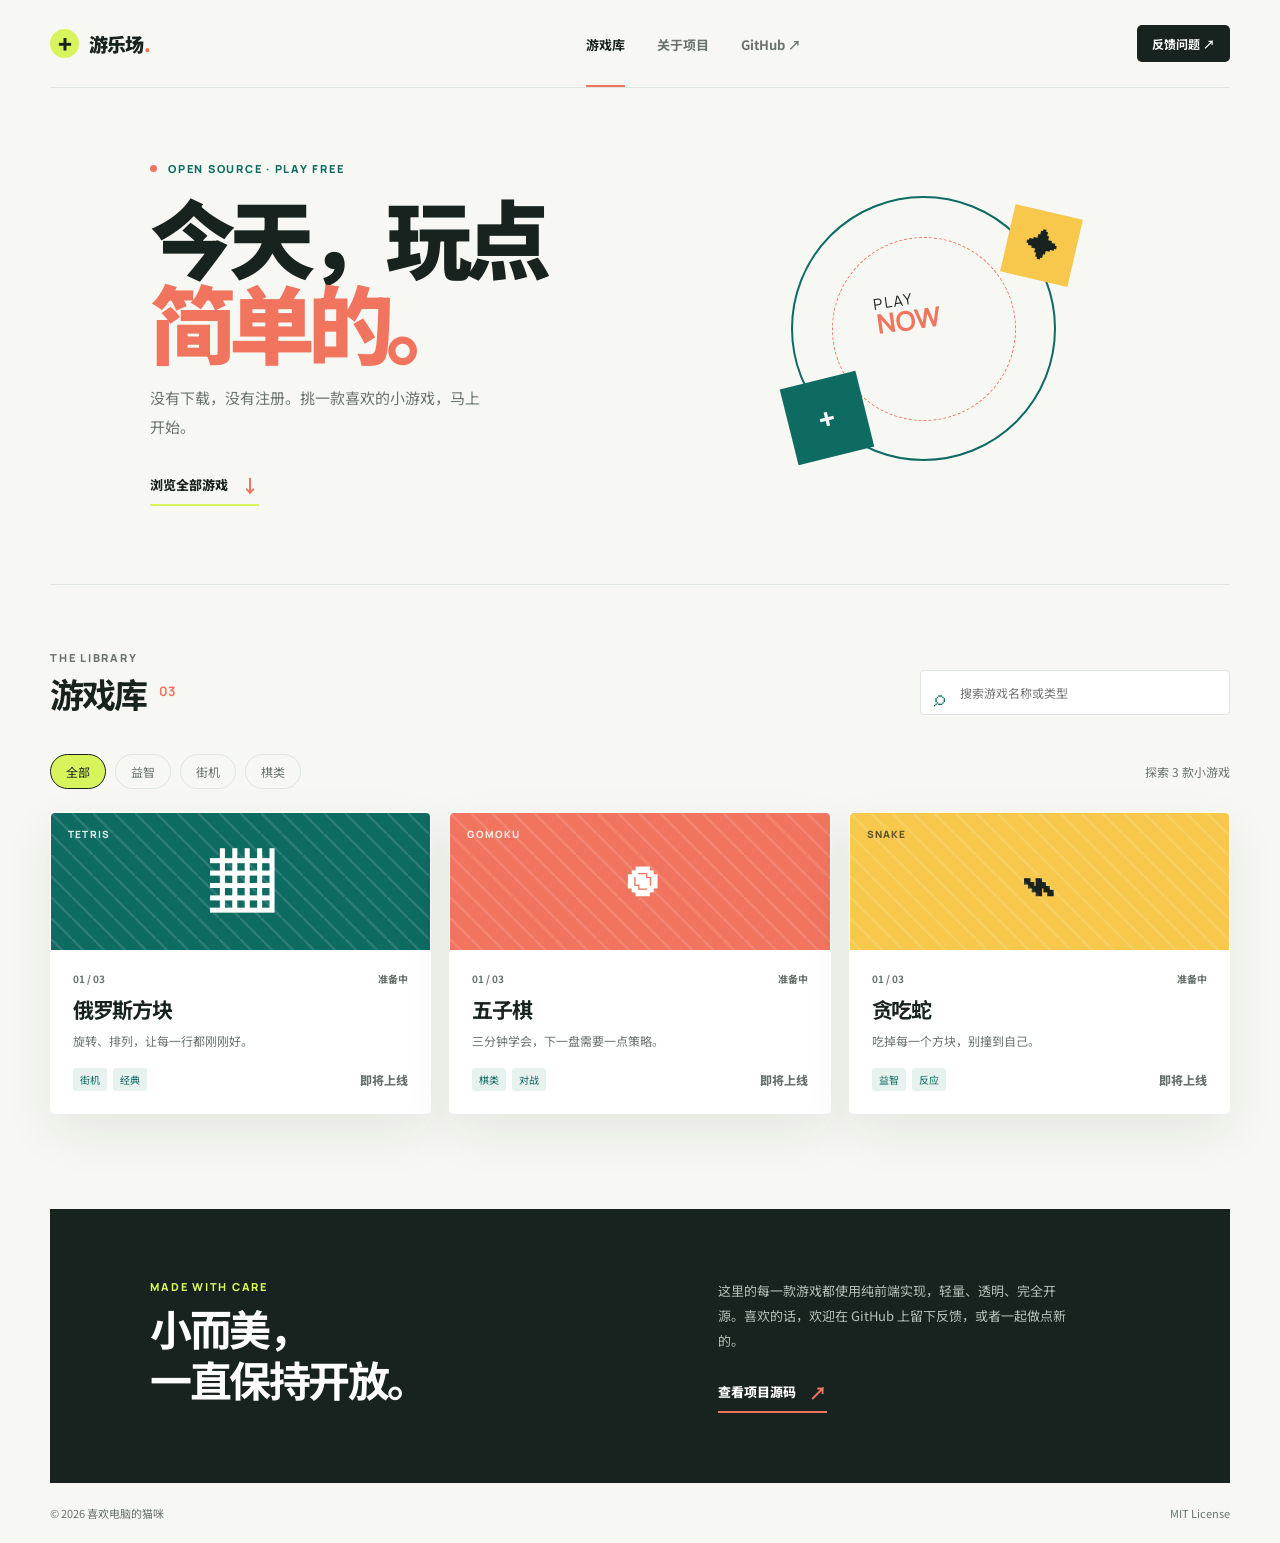
==== index.html @ c632293d "添加主页" ====
<!doctype html>
<html lang="zh-CN">
  <head>
    <meta charset="UTF-8" />
    <meta name="viewport" content="width=device-width, initial-scale=1.0" />
    <meta name="description" content="一页收集轻量、开源、即点即玩的网页小游戏。" />
    <title>开源小游戏合集</title>
    <link rel="preconnect" href="https://fonts.googleapis.com" />
    <link rel="preconnect" href="https://fonts.gstatic.com" crossorigin />
    <link href="https://fonts.googleapis.com/css2?family=Manrope:wght@400;500;600;700;800&family=Noto+Sans+SC:wght@400;500;700;900&display=swap" rel="stylesheet" />
    <link rel="stylesheet" href="index.css" />
  </head>
  <body>
    <div class="page-shell">
      <header class="site-header">
        <a class="brand" href="./" aria-label="游乐场首页">
          <span class="brand-mark" aria-hidden="true">+</span>
          <span>游乐场<span class="brand-dot">.</span></span>
        </a>
        <nav class="top-nav" aria-label="主导航">
          <a class="active" href="#games">游戏库</a>
          <a href="#about">关于项目</a>
          <a href="https://github.com/xhdndmm/games" target="_blank" rel="noreferrer">GitHub ↗</a>
        </nav>
        <a class="github-button" href="https://github.com/xhdndmm/games/issues" target="_blank" rel="noreferrer">
          反馈问题 <span aria-hidden="true">↗</span>
        </a>
      </header>

      <main>
        <section class="hero" aria-labelledby="hero-title">
          <div class="hero-copy">
            <p class="eyebrow"><span class="pulse"></span> OPEN SOURCE · PLAY FREE</p>
            <h1 id="hero-title">今天，玩点<br /><em>简单的。</em></h1>
            <p class="hero-description">没有下载，没有注册。挑一款喜欢的小游戏，马上开始。</p>
            <a class="hero-link" href="#games">浏览全部游戏 <span aria-hidden="true">↓</span></a>
          </div>
          <div class="hero-art" aria-hidden="true">
            <div class="art-ring ring-one"></div>
            <div class="art-ring ring-two"></div>
            <div class="art-square square-one">✦</div>
            <div class="art-square square-two">+</div>
            <div class="art-label">PLAY<br /><strong>NOW</strong></div>
          </div>
        </section>

        <section class="library" id="games" aria-labelledby="library-title">
          <div class="section-heading">
            <div>
              <p class="section-kicker">THE LIBRARY</p>
              <h2 id="library-title">游戏库 <span id="game-count">03</span></h2>
            </div>
            <div class="search-wrap">
              <label class="sr-only" for="game-search">搜索游戏</label>
              <span class="search-icon" aria-hidden="true">⌕</span>
              <input id="game-search" type="search" placeholder="搜索游戏名称或类型" autocomplete="off" />
              <button id="clear-search" class="clear-search" type="button" aria-label="清除搜索" hidden>×</button>
              <kbd>/</kbd>
            </div>
          </div>
          <div class="toolbar">
            <div class="filters" role="group" aria-label="游戏类型筛选">
              <button class="filter-button active" type="button" data-filter="全部">全部</button>
              <button class="filter-button" type="button" data-filter="益智">益智</button>
              <button class="filter-button" type="button" data-filter="街机">街机</button>
              <button class="filter-button" type="button" data-filter="棋类">棋类</button>
            </div>
            <p class="result-note" id="result-note">探索 3 款小游戏</p>
          </div>
          <div class="game-grid" id="game-grid"></div>
          <div class="empty-state" id="empty-state" hidden>
            <span class="empty-icon">⌕</span>
            <h3>没有找到这款游戏</h3>
            <p>换个关键词试试，或者浏览全部游戏。</p>
            <button id="reset-search" type="button">清除筛选</button>
          </div>
        </section>

        <section class="about" id="about" aria-labelledby="about-title">
          <div>
            <p class="section-kicker">MADE WITH CARE</p>
            <h2 id="about-title">小而美，<br />一直保持开放。</h2>
          </div>
          <div class="about-copy">
            <p>这里的每一款游戏都使用纯前端实现，轻量、透明、完全开源。喜欢的话，欢迎在 GitHub 上留下反馈，或者一起做点新的。</p>
            <a class="text-link" href="https://github.com/xhdndmm/games" target="_blank" rel="noreferrer">
              查看项目源码 <span aria-hidden="true">↗</span>
            </a>
          </div>
        </section>
      </main>

      <footer class="site-footer">
        <span>© 2026 喜欢电脑的猫咪</span>
        <span>MIT License</span>
      </footer>
    </div>
    <script src="index.js"></script>
  </body>
</html>
---- index.css ----
:root {
  --ink: #18231f;
  --muted: #69736e;
  --line: #dfe5df;
  --paper: #f7f8f3;
  --white: #fff;
  --lime: #d8f45c;
  --teal: #0e6b62;
  --coral: #f1745f;
  --yellow: #f7c84b;
  --shadow: 0 18px 50px rgba(24, 35, 31, 0.08);
}

* {
  box-sizing: border-box;
}

html {
  scroll-behavior: smooth;
}

body {
  margin: 0;
  color: var(--ink);
  background: var(--paper);
  font-family: "Noto Sans SC", "Manrope", sans-serif;
}

a {
  color: inherit;
  text-decoration: none;
}

button,
input {
  font: inherit;
}

button {
  cursor: pointer;
}

.sr-only {
  position: absolute;
  width: 1px;
  height: 1px;
  padding: 0;
  margin: -1px;
  overflow: hidden;
  clip: rect(0, 0, 0, 0);
  white-space: nowrap;
  border: 0;
}

.page-shell {
  width: min(1180px, calc(100% - 48px));
  margin: 0 auto;
}

.site-header {
  display: flex;
  height: 88px;
  align-items: center;
  justify-content: space-between;
  border-bottom: 1px solid var(--line);
}

.brand {
  display: flex;
  gap: 10px;
  align-items: center;
  font-size: 19px;
  font-weight: 900;
  letter-spacing: -0.04em;
}

.brand-mark {
  display: grid;
  width: 29px;
  height: 29px;
  place-items: center;
  color: var(--ink);
  background: var(--lime);
  border-radius: 50%;
  font-size: 23px;
  line-height: 1;
}

.brand-dot {
  color: var(--coral);
}

.top-nav {
  display: flex;
  gap: 32px;
  margin-left: 100px;
  color: var(--muted);
  font-size: 13px;
  font-weight: 700;
}

.top-nav a {
  padding: 34px 0 31px;
  border-bottom: 2px solid transparent;
}

.top-nav a:hover,
.top-nav a.active {
  color: var(--ink);
  border-color: var(--coral);
}

.github-button {
  padding: 10px 15px;
  color: var(--white);
  background: var(--ink);
  border-radius: 5px;
  font-size: 12px;
  font-weight: 700;
  transition: transform 0.2s, background 0.2s;
}

.github-button:hover {
  background: var(--teal);
  transform: translateY(-2px);
}

.hero {
  display: flex;
  min-height: 470px;
  align-items: center;
  justify-content: space-between;
  padding: 73px 8.5% 78px;
  overflow: hidden;
}

.eyebrow,
.section-kicker {
  margin: 0 0 17px;
  color: var(--teal);
  font-family: "Manrope", sans-serif;
  font-size: 11px;
  font-weight: 800;
  letter-spacing: 0.16em;
}

.pulse {
  display: inline-block;
  width: 7px;
  height: 7px;
  margin-right: 7px;
  vertical-align: 1px;
  background: var(--coral);
  border-radius: 50%;
}

h1,
h2,
h3,
p {
  margin-top: 0;
}

h1 {
  margin-bottom: 21px;
  font-size: clamp(52px, 7vw, 86px);
  font-weight: 900;
  line-height: 0.99;
  letter-spacing: -0.085em;
}

h1 em {
  color: var(--coral);
  font-style: normal;
}

.hero-description {
  max-width: 330px;
  margin-bottom: 30px;
  color: var(--muted);
  font-size: 15px;
  line-height: 1.9;
}

.hero-link,
.text-link {
  display: inline-flex;
  gap: 13px;
  align-items: center;
  padding-bottom: 6px;
  color: var(--ink);
  border-bottom: 2px solid var(--lime);
  font-size: 13px;
  font-weight: 800;
}

.hero-link span,
.text-link span {
  color: var(--coral);
  font-size: 18px;
}

.hero-art {
  position: relative;
  width: 310px;
  height: 285px;
  margin-right: 5%;
}

.art-ring {
  position: absolute;
  border: 1px solid var(--teal);
  border-radius: 50%;
}

.ring-one {
  top: 5px;
  left: 20px;
  width: 265px;
  height: 265px;
  border-width: 2px;
}

.ring-two {
  top: 46px;
  left: 61px;
  width: 184px;
  height: 184px;
  border-color: var(--coral);
  border-style: dashed;
}

.art-square {
  position: absolute;
  display: grid;
  place-items: center;
  font-family: "Manrope", sans-serif;
  font-size: 31px;
  font-weight: 800;
}

.square-one {
  top: 20px;
  right: 5px;
  width: 69px;
  height: 69px;
  background: var(--yellow);
  transform: rotate(13deg);
}

.square-two {
  bottom: 19px;
  left: 17px;
  width: 78px;
  height: 78px;
  color: var(--white);
  background: var(--teal);
  transform: rotate(-14deg);
}

.art-label {
  position: absolute;
  top: 102px;
  left: 104px;
  color: var(--ink);
  font-family: "Manrope", sans-serif;
  font-size: 15px;
  line-height: 0.95;
  letter-spacing: 0.1em;
  transform: rotate(-8deg);
}

.art-label strong {
  color: var(--coral);
  font-size: 27px;
  letter-spacing: 0.02em;
}

.library {
  padding: 65px 0 95px;
  border-top: 1px solid var(--line);
}

.section-heading,
.toolbar {
  display: flex;
  align-items: end;
  justify-content: space-between;
}

.section-kicker {
  margin-bottom: 9px;
  color: var(--muted);
}

h2 {
  margin-bottom: 0;
  font-size: 34px;
  line-height: 1.2;
  letter-spacing: -0.06em;
}

h2 span {
  margin-left: 7px;
  color: var(--coral);
  font-family: "Manrope", sans-serif;
  font-size: 13px;
  letter-spacing: 0;
  vertical-align: 12px;
}

.search-wrap {
  position: relative;
  width: min(310px, 38%);
}

.search-wrap input {
  width: 100%;
  padding: 13px 57px 13px 39px;
  color: var(--ink);
  background: var(--white);
  border: 1px solid var(--line);
  border-radius: 4px;
  outline: none;
  font-size: 12px;
  transition: border 0.2s, box-shadow 0.2s;
}

.search-wrap input:focus {
  border-color: var(--teal);
  box-shadow: 0 0 0 3px rgba(14, 107, 98, 0.12);
}

.search-icon {
  position: absolute;
  top: 9px;
  left: 14px;
  color: var(--teal);
  font-size: 22px;
}

.search-wrap kbd {
  position: absolute;
  top: 11px;
  right: 12px;
  padding: 2px 6px;
  color: var(--muted);
  border: 1px solid var(--line);
  border-radius: 3px;
  font-family: "Manrope", sans-serif;
  font-size: 10px;
}

.clear-search {
  position: absolute;
  top: 8px;
  right: 9px;
  width: 25px;
  height: 25px;
  color: var(--muted);
  background: transparent;
  border: 0;
  font-size: 20px;
  line-height: 1;
}

.clear-search + kbd {
  display: none;
}

.toolbar {
  align-items: center;
  margin: 39px 0 23px;
}

.filters {
  display: flex;
  gap: 9px;
}

.filter-button {
  padding: 8px 15px;
  color: var(--muted);
  background: transparent;
  border: 1px solid var(--line);
  border-radius: 20px;
  font-size: 12px;
}

.filter-button:hover,
.filter-button.active {
  color: var(--ink);
  background: var(--lime);
  border-color: var(--ink);
}

.result-note {
  margin: 0;
  color: var(--muted);
  font-size: 12px;
}

.game-grid {
  display: grid;
  grid-template-columns: repeat(3, 1fr);
  gap: 18px;
}

.game-card {
  position: relative;
  display: flex;
  min-height: 297px;
  flex-direction: column;
  padding: 22px;
  overflow: hidden;
  background: var(--white);
  border: 1px solid transparent;
  border-radius: 5px;
  box-shadow: var(--shadow);
  animation: rise 0.45s both;
  transition: transform 0.25s, box-shadow 0.25s, border 0.25s;
}

.game-card:hover {
  border-color: var(--teal);
  box-shadow: 0 23px 50px rgba(24, 35, 31, 0.12);
  transform: translateY(-5px);
}

.game-visual {
  position: relative;
  display: grid;
  height: 137px;
  margin: -22px -22px 21px;
  place-items: center;
  overflow: hidden;
  background: var(--teal);
}

.game-card:nth-child(2n) .game-visual {
  background: var(--coral);
}

.game-card:nth-child(3n) .game-visual {
  background: var(--yellow);
}

.visual-icon {
  color: var(--white);
  font-family: "Manrope", sans-serif;
  font-size: 62px;
  font-weight: 800;
  line-height: 1;
}

.game-card:nth-child(3n) .visual-icon {
  color: var(--ink);
}

.visual-pattern {
  position: absolute;
  inset: 0;
  opacity: 0.12;
  background-image: linear-gradient(45deg, transparent 45%, #fff 46%, #fff 54%, transparent 55%);
  background-size: 21px 21px;
}

.game-label {
  position: absolute;
  top: 14px;
  left: 17px;
  color: rgba(255, 255, 255, 0.85);
  font-family: "Manrope", sans-serif;
  font-size: 10px;
  font-weight: 800;
  letter-spacing: 0.12em;
}

.game-card:nth-child(3n) .game-label {
  color: rgba(24, 35, 31, 0.7);
}

.game-content {
  display: flex;
  flex: 1;
  flex-direction: column;
}

.game-meta {
  display: flex;
  justify-content: space-between;
  margin-bottom: 8px;
  color: var(--muted);
  font-size: 10px;
  font-weight: 700;
}

.game-title {
  margin-bottom: 7px;
  font-size: 21px;
  letter-spacing: -0.06em;
}

.game-description {
  margin-bottom: 18px;
  color: var(--muted);
  font-size: 12px;
  line-height: 1.65;
}

.game-footer {
  display: flex;
  align-items: center;
  justify-content: space-between;
  margin-top: auto;
}

.tags {
  display: flex;
  gap: 6px;
}

.tag {
  padding: 4px 7px;
  color: var(--teal);
  background: #e7f1ed;
  border-radius: 3px;
  font-size: 10px;
}

.play-link {
  color: var(--coral);
  font-size: 12px;
  font-weight: 800;
}

.play-link.disabled {
  color: var(--muted);
  cursor: default;
}

.empty-state {
  padding: 65px 20px;
  text-align: center;
}

.empty-icon {
  color: var(--coral);
  font-size: 40px;
}

.empty-state h3 {
  margin: 12px 0 5px;
  font-size: 19px;
}

.empty-state p {
  color: var(--muted);
  font-size: 13px;
}

.empty-state button {
  padding: 9px 16px;
  color: var(--ink);
  background: transparent;
  border: 1px solid var(--ink);
  border-radius: 3px;
  font-size: 12px;
}

.about {
  display: grid;
  grid-template-columns: 1fr 1fr;
  gap: 16%;
  padding: 70px 8.5%;
  color: var(--white);
  background: var(--ink);
}

.about .section-kicker {
  color: var(--lime);
}

.about h2 {
  font-size: 42px;
}

.about-copy {
  align-self: end;
  max-width: 355px;
}

.about-copy p {
  margin-bottom: 25px;
  color: #b4c0b9;
  font-size: 13px;
  line-height: 1.9;
}

.about .text-link {
  color: var(--white);
  border-color: var(--coral);
}

.site-footer {
  display: flex;
  justify-content: space-between;
  padding: 22px 0;
  color: var(--muted);
  font-size: 11px;
}

@keyframes rise {
  from {
    opacity: 0;
    transform: translateY(12px);
  }

  to {
    opacity: 1;
    transform: translateY(0);
  }
}

@media (max-width: 720px) {
  .page-shell {
    width: min(100% - 32px, 560px);
  }

  .site-header {
    height: 70px;
  }

  .top-nav {
    display: none;
  }

  .github-button {
    padding: 9px 11px;
  }

  .hero {
    display: block;
    min-height: 0;
    padding: 66px 5% 58px;
  }

  h1 {
    font-size: 57px;
  }

  .hero-art {
    width: 260px;
    height: 230px;
    margin: 52px auto 0;
    transform: scale(0.86);
  }

  .section-heading {
    display: block;
  }

  .search-wrap {
    width: 100%;
    margin-top: 25px;
  }

  .toolbar {
    display: block;
    margin-top: 28px;
  }

  .filters {
    overflow-x: auto;
    padding-bottom: 5px;
  }

  .filter-button {
    flex: 0 0 auto;
  }

  .result-note {
    margin-top: 15px;
  }

  .game-grid {
    grid-template-columns: 1fr;
  }

  .about {
    grid-template-columns: 1fr;
    gap: 35px;
    padding: 55px 8%;
  }

  .about h2 {
    font-size: 35px;
  }

  .site-footer {
    flex-wrap: wrap;
    gap: 12px;
  }
}
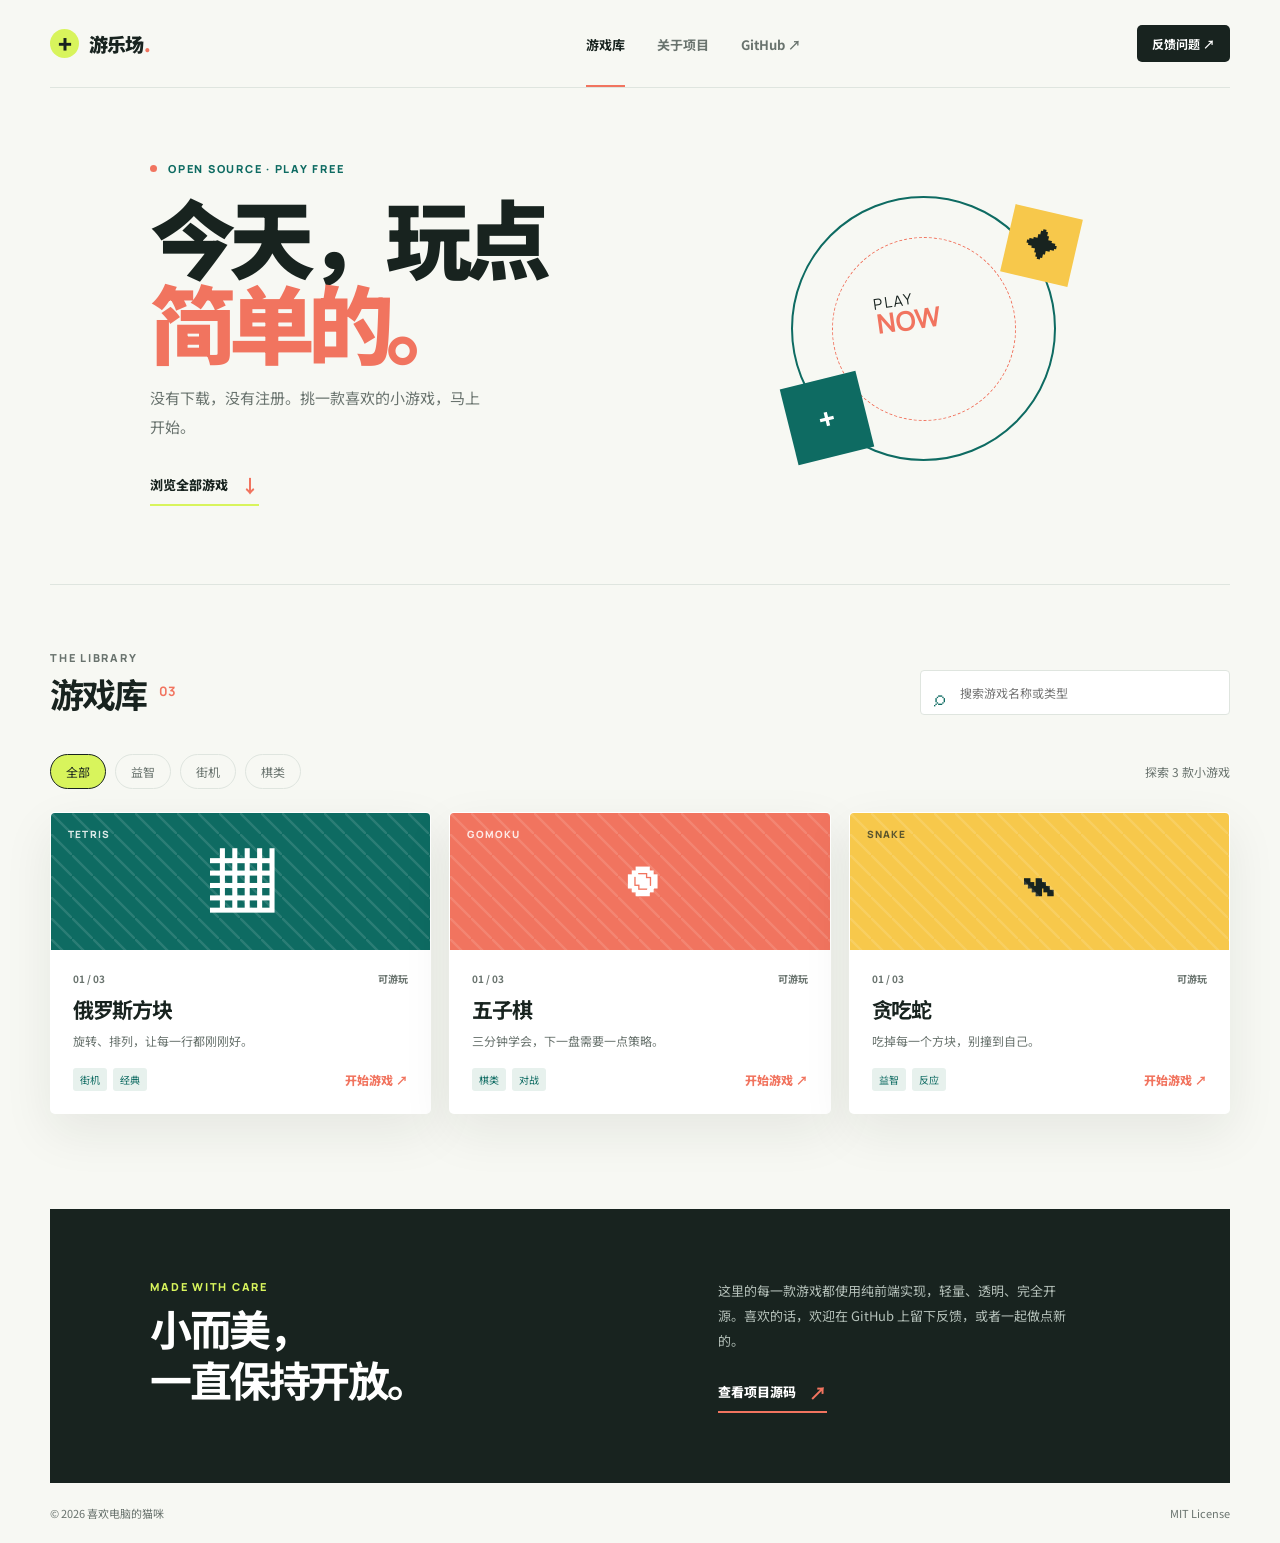
==== commit 567a76f4: "优化seo" ====
--- a/index.html
+++ b/index.html
@@ -4,6 +4,7 @@
     <meta charset="UTF-8" />
     <meta name="viewport" content="width=device-width, initial-scale=1.0" />
     <meta name="description" content="一页收集轻量、开源、即点即玩的网页小游戏。" />
+    <meta name="keywords" content="小游戏,网页,开源,俄罗斯方块,五子棋,贪吃蛇" />
     <title>开源小游戏合集</title>
     <link rel="preconnect" href="https://fonts.googleapis.com" />
     <link rel="preconnect" href="https://fonts.gstatic.com" crossorigin />
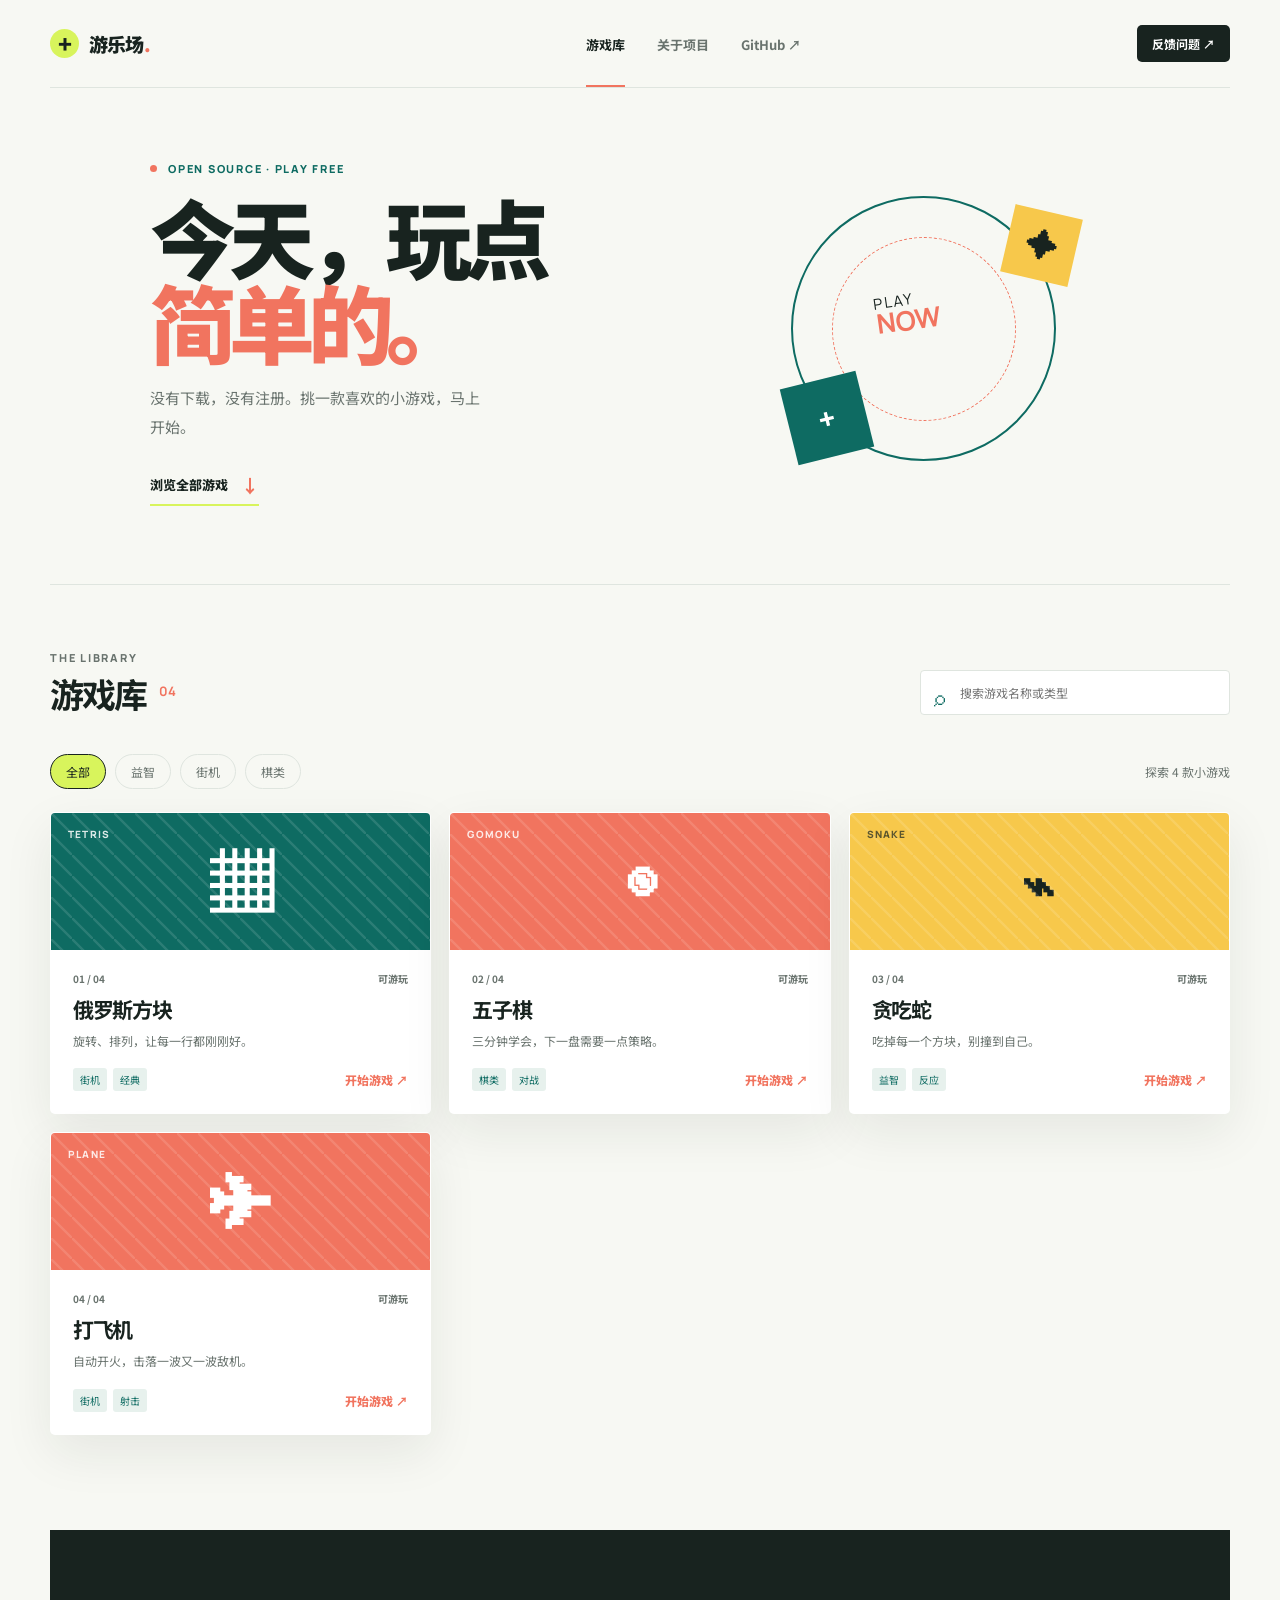
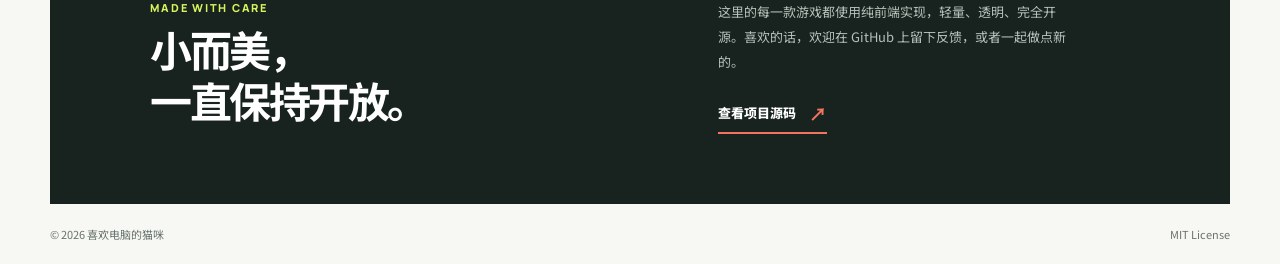
==== commit aae1b844: "feat: 新增打飞机（纵版射击）小游戏 - 新增 games/plane/：canvas 纵版射击，自动开火，三型敌机（侦察机/   战斗机/轰炸机），粒子爆炸，星空滚动背景 - 操作：WASD/方" ====
--- a/index.html
+++ b/index.html
@@ -49,7 +49,7 @@
           <div class="section-heading">
             <div>
               <p class="section-kicker">THE LIBRARY</p>
-              <h2 id="library-title">游戏库 <span id="game-count">03</span></h2>
+              <h2 id="library-title">游戏库 <span id="game-count">04</span></h2>
             </div>
             <div class="search-wrap">
               <label class="sr-only" for="game-search">搜索游戏</label>
@@ -66,7 +66,7 @@
               <button class="filter-button" type="button" data-filter="街机">街机</button>
               <button class="filter-button" type="button" data-filter="棋类">棋类</button>
             </div>
-            <p class="result-note" id="result-note">探索 3 款小游戏</p>
+            <p class="result-note" id="result-note">探索 4 款小游戏</p>
           </div>
           <div class="game-grid" id="game-grid"></div>
           <div class="empty-state" id="empty-state" hidden>
